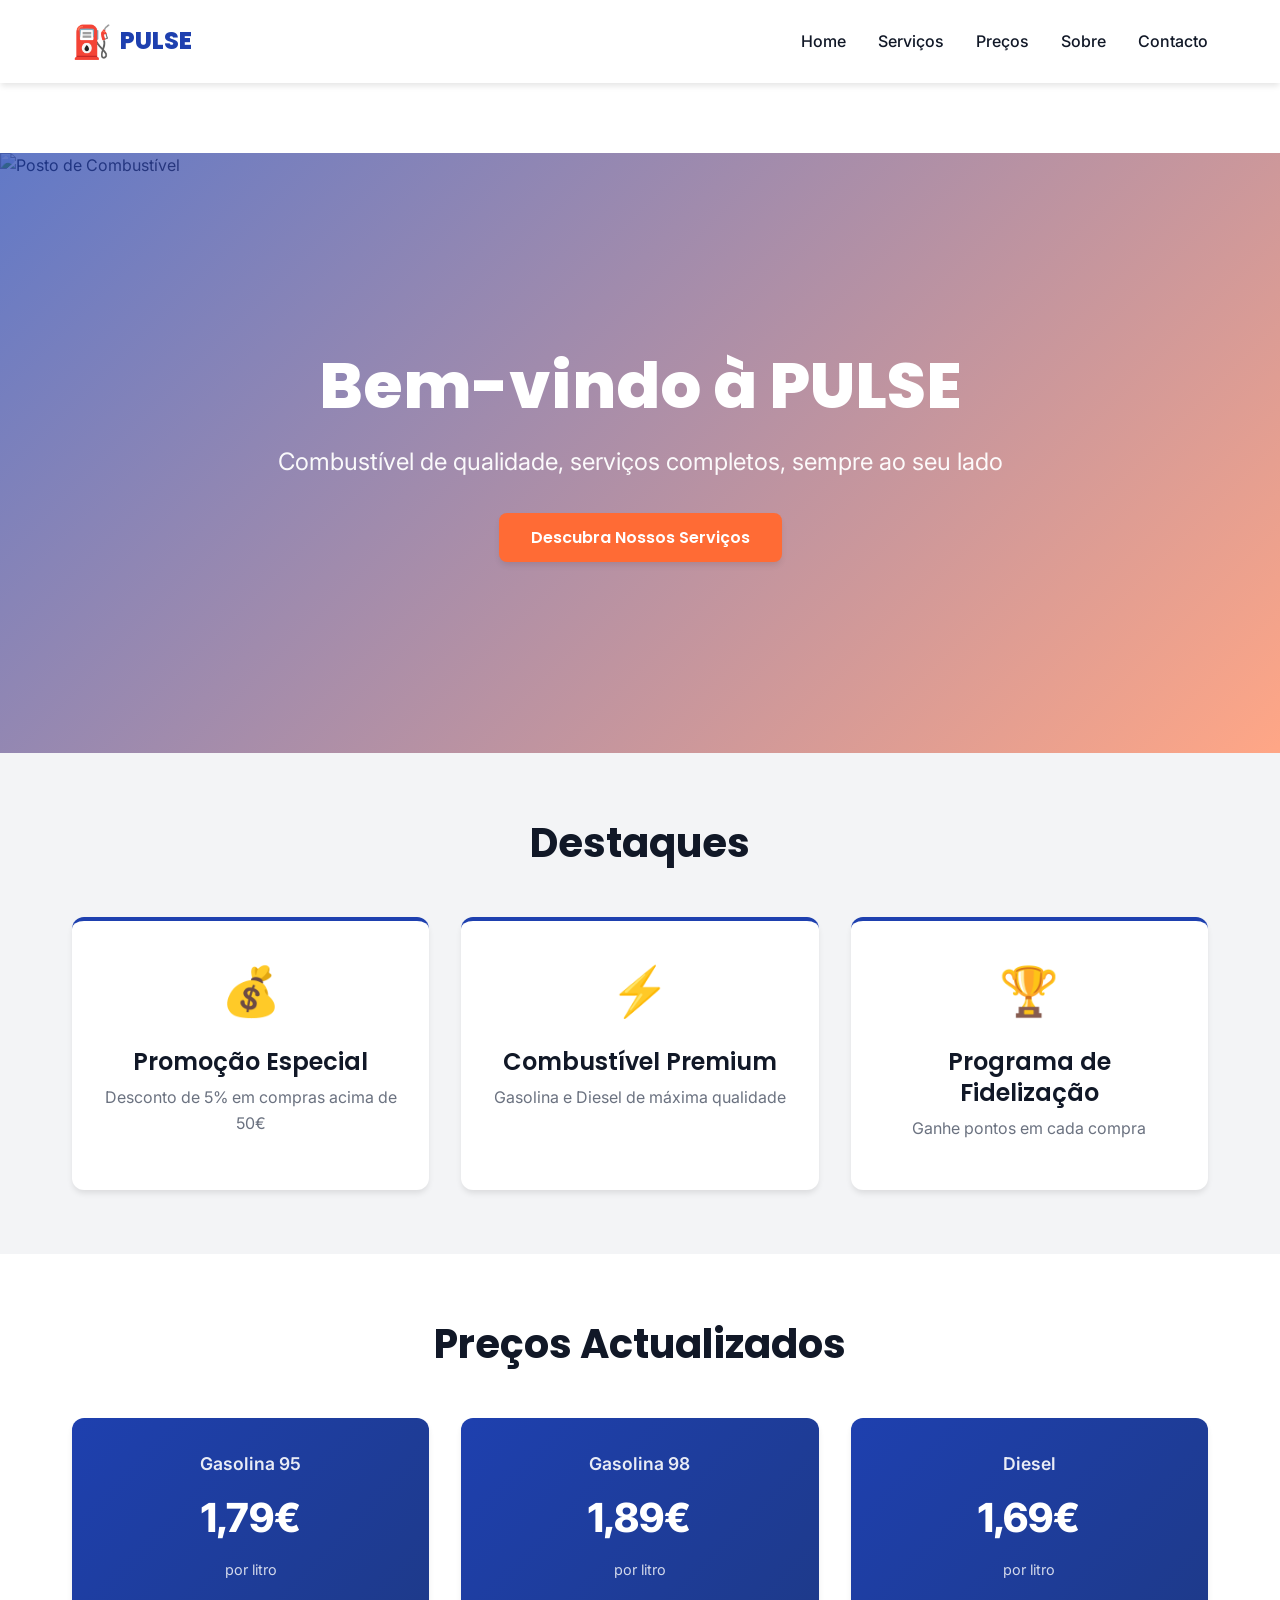
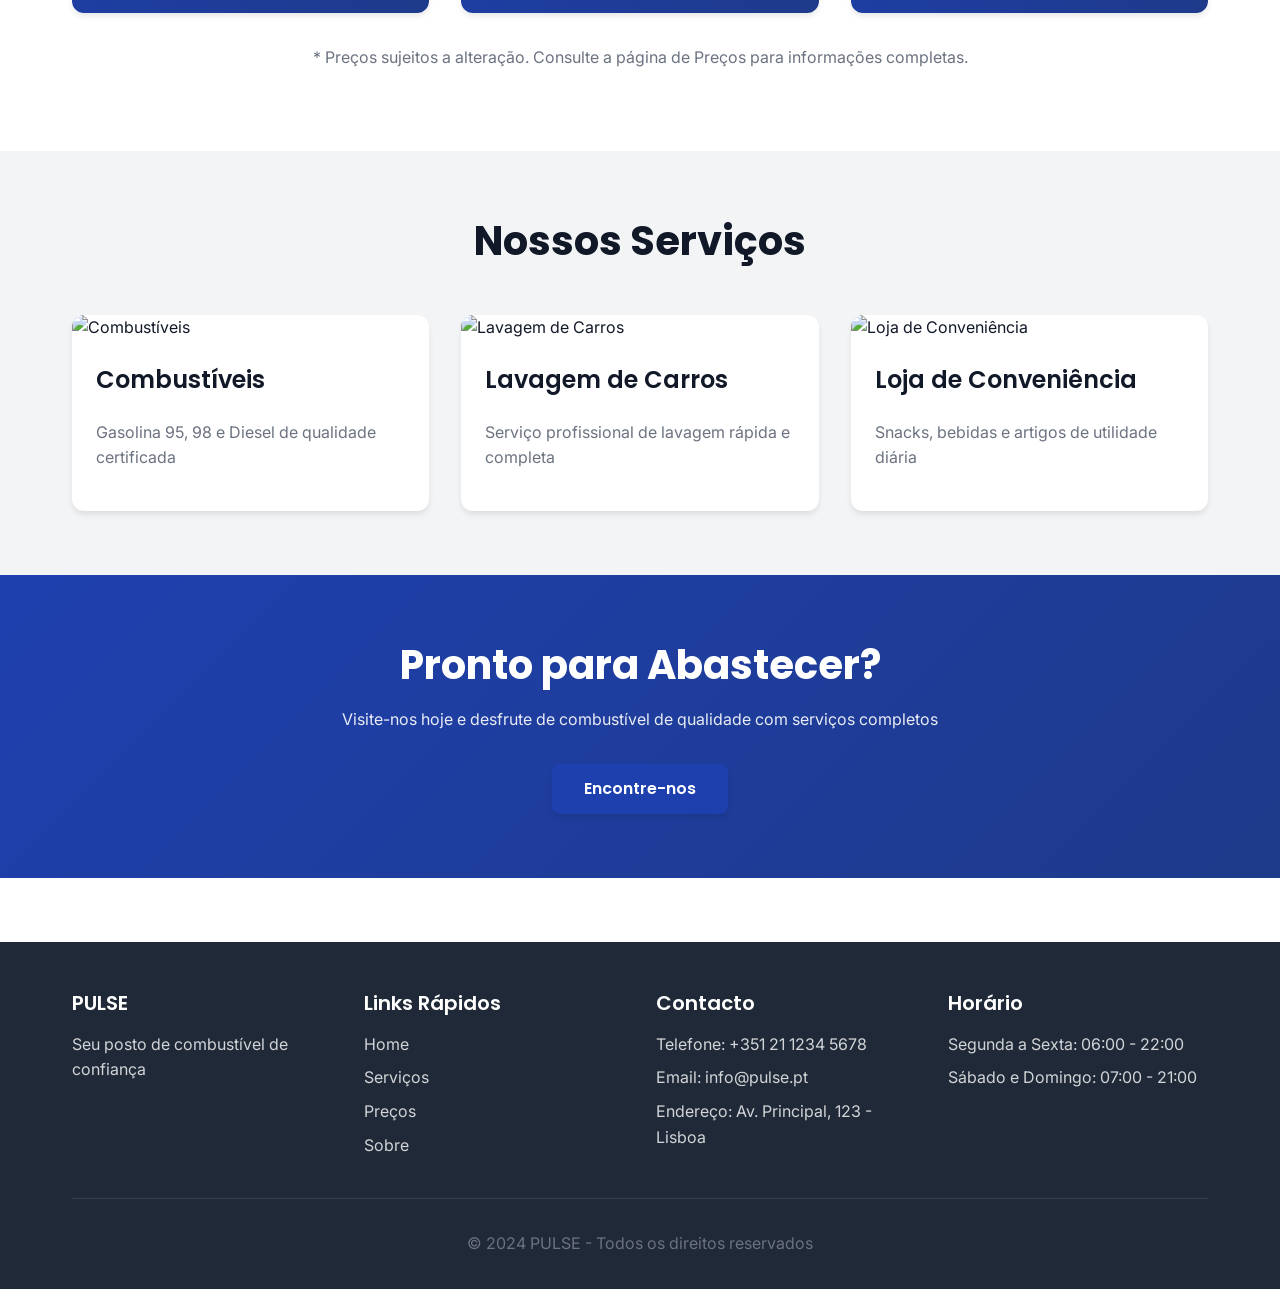
==== index.html @ f7efd742 "Primeira versão do site PULSE com preços em MT" ====
<!DOCTYPE html>
<html lang="pt-PT">
<head>
    <meta charset="UTF-8">
    <meta name="viewport" content="width=device-width, initial-scale=1.0">
    <title>PULSE - Posto de Combustível Moderno</title>
    <link rel="stylesheet" href="styles.css">
    <link href="https://fonts.googleapis.com/css2?family=Poppins:wght@400;500;600;700;800&family=Inter:wght@400;500;600&display=swap" rel="stylesheet">
</head>
<body>
    <!-- Navigation -->
    <nav class="navbar">
        <div class="nav-container">
            <div class="logo">
                <span class="logo-icon">⛽</span>
                <span class="logo-text">PULSE</span>
            </div>
            <ul class="nav-menu">
                <li><a href="index.html" class="nav-link active">Home</a></li>
                <li><a href="servicos.html" class="nav-link">Serviços</a></li>
                <li><a href="precos.html" class="nav-link">Preços</a></li>
                <li><a href="sobre.html" class="nav-link">Sobre</a></li>
                <li><a href="contacto.html" class="nav-link">Contacto</a></li>
            </ul>
            <button class="hamburger">
                <span></span>
                <span></span>
                <span></span>
            </button>
        </div>
    </nav>

    <!-- Hero Section -->
    <section class="hero">
        <img src="https://d2xsxph8kpxj0f.cloudfront.net/310519663450812468/4v5hLkKdoNyJtTHkhRcU2o/hero-gas-station-96JvnE4vUGpmx63NwBhV7b.webp" alt="Posto de Combustível" class="hero-image">
        <div class="hero-overlay"></div>
        <div class="hero-content">
            <h1 class="hero-title">Bem-vindo à PULSE</h1>
            <p class="hero-subtitle">Combustível de qualidade, serviços completos, sempre ao seu lado</p>
            <button class="cta-button">Descubra Nossos Serviços</button>
        </div>
    </section>

    <!-- Highlights Section -->
    <section class="highlights">
        <div class="container">
            <h2 class="section-title">Destaques</h2>
            <div class="highlights-grid">
                <div class="highlight-card">
                    <div class="highlight-icon">💰</div>
                    <h3>Promoção Especial</h3>
                    <p>Desconto de 5% em compras acima de 50€</p>
                </div>
                <div class="highlight-card">
                    <div class="highlight-icon">⚡</div>
                    <h3>Combustível Premium</h3>
                    <p>Gasolina e Diesel de máxima qualidade</p>
                </div>
                <div class="highlight-card">
                    <div class="highlight-icon">🏆</div>
                    <h3>Programa de Fidelização</h3>
                    <p>Ganhe pontos em cada compra</p>
                </div>
            </div>
        </div>
    </section>

    <!-- Current Prices Section -->
    <section class="prices-preview">
        <div class="container">
            <h2 class="section-title">Preços Actualizados</h2>
            <div class="prices-grid">
                <div class="price-card">
                    <div class="fuel-type">Gasolina 95</div>
                    <div class="fuel-price">1,79€</div>
                    <div class="fuel-per-liter">por litro</div>
                </div>
                <div class="price-card">
                    <div class="fuel-type">Gasolina 98</div>
                    <div class="fuel-price">1,89€</div>
                    <div class="fuel-per-liter">por litro</div>
                </div>
                <div class="price-card">
                    <div class="fuel-type">Diesel</div>
                    <div class="fuel-price">1,69€</div>
                    <div class="fuel-per-liter">por litro</div>
                </div>
            </div>
            <div class="prices-note">
                <p>* Preços sujeitos a alteração. Consulte a página de Preços para informações completas.</p>
            </div>
        </div>
    </section>

    <!-- Services Preview Section -->
    <section class="services-preview">
        <div class="container">
            <h2 class="section-title">Nossos Serviços</h2>
            <div class="services-grid">
                <div class="service-item">
                    <img src="https://d2xsxph8kpxj0f.cloudfront.net/310519663450812468/4v5hLkKdoNyJtTHkhRcU2o/fuel-pumps-BT22jxpPWTM4wGAZ43gmZ6.webp" alt="Combustíveis">
                    <h3>Combustíveis</h3>
                    <p>Gasolina 95, 98 e Diesel de qualidade certificada</p>
                </div>
                <div class="service-item">
                    <img src="https://d2xsxph8kpxj0f.cloudfront.net/310519663450812468/4v5hLkKdoNyJtTHkhRcU2o/car-wash-service-daZhdjBkEnPbVWc5xBwmpa.webp" alt="Lavagem de Carros">
                    <h3>Lavagem de Carros</h3>
                    <p>Serviço profissional de lavagem rápida e completa</p>
                </div>
                <div class="service-item">
                    <img src="https://d2xsxph8kpxj0f.cloudfront.net/310519663450812468/4v5hLkKdoNyJtTHkhRcU2o/convenience-store-3r3w93dSApd4DndjeBWJa9.webp" alt="Loja de Conveniência">
                    <h3>Loja de Conveniência</h3>
                    <p>Snacks, bebidas e artigos de utilidade diária</p>
                </div>
            </div>
        </div>
    </section>

    <!-- CTA Section -->
    <section class="cta-section">
        <div class="container">
            <h2>Pronto para Abastecer?</h2>
            <p>Visite-nos hoje e desfrute de combustível de qualidade com serviços completos</p>
            <a href="contacto.html" class="cta-button-secondary">Encontre-nos</a>
        </div>
    </section>

    <!-- Footer -->
    <footer class="footer">
        <div class="container">
            <div class="footer-content">
                <div class="footer-section">
                    <h4>PULSE</h4>
                    <p>Seu posto de combustível de confiança</p>
                </div>
                <div class="footer-section">
                    <h4>Links Rápidos</h4>
                    <ul>
                        <li><a href="index.html">Home</a></li>
                        <li><a href="servicos.html">Serviços</a></li>
                        <li><a href="precos.html">Preços</a></li>
                        <li><a href="sobre.html">Sobre</a></li>
                    </ul>
                </div>
                <div class="footer-section">
                    <h4>Contacto</h4>
                    <p>Telefone: +351 21 1234 5678</p>
                    <p>Email: info@pulse.pt</p>
                    <p>Endereço: Av. Principal, 123 - Lisboa</p>
                </div>
                <div class="footer-section">
                    <h4>Horário</h4>
                    <p>Segunda a Sexta: 06:00 - 22:00</p>
                    <p>Sábado e Domingo: 07:00 - 21:00</p>
                </div>
            </div>
            <div class="footer-bottom">
                <p>&copy; 2024 PULSE - Todos os direitos reservados</p>
            </div>
        </div>
    </footer>

    <script src="script.js"></script>
</body>
</html>
---- styles.css ----
/* ==========================================
   DESIGN PHILOSOPHY: Minimalismo Corporativo Moderno
   - Linhas limpas e espaço em branco generoso
   - Paleta: Azul profundo (#1E40AF) + Laranja vibrante (#FF6B35)
   - Tipografia: Poppins (títulos) + Inter (corpo)
   - Transições suaves e hover effects elegantes
   ========================================== */

/* ==========================================
   RESET E VARIÁVEIS GLOBAIS
   ========================================== */

* {
    margin: 0;
    padding: 0;
    box-sizing: border-box;
}

:root {
    --primary-blue: #1E40AF;
    --primary-orange: #FF6B35;
    --dark-gray: #1F2937;
    --light-gray: #F3F4F6;
    --white: #FFFFFF;
    --text-dark: #111827;
    --text-light: #6B7280;
    --border-color: #E5E7EB;
    --shadow-sm: 0 1px 2px 0 rgba(0, 0, 0, 0.05);
    --shadow-md: 0 4px 6px -1px rgba(0, 0, 0, 0.1);
    --shadow-lg: 0 10px 15px -3px rgba(0, 0, 0, 0.1);
    --transition: all 0.3s ease;
}

html {
    scroll-behavior: smooth;
}

body {
    font-family: 'Inter', sans-serif;
    color: var(--text-dark);
    background-color: var(--white);
    line-height: 1.6;
}

/* ==========================================
   TIPOGRAFIA
   ========================================== */

h1, h2, h3, h4, h5, h6 {
    font-family: 'Poppins', sans-serif;
    font-weight: 700;
    line-height: 1.3;
    margin-bottom: 1rem;
}

h1 {
    font-size: 3.5rem;
    font-weight: 800;
}

h2 {
    font-size: 2.5rem;
    font-weight: 700;
}

h3 {
    font-size: 1.5rem;
    font-weight: 600;
}

h4 {
    font-size: 1.25rem;
    font-weight: 600;
}

p {
    color: var(--text-light);
    margin-bottom: 1rem;
    font-size: 1rem;
}

a {
    color: var(--primary-blue);
    text-decoration: none;
    transition: var(--transition);
}

a:hover {
    color: var(--primary-orange);
}

/* ==========================================
   CONTAINER E LAYOUT
   ========================================== */

.container {
    max-width: 1200px;
    margin: 0 auto;
    padding: 0 2rem;
}

@media (max-width: 768px) {
    .container {
        padding: 0 1rem;
    }
}

/* ==========================================
   NAVEGAÇÃO
   ========================================== */

.navbar {
    background-color: var(--white);
    box-shadow: var(--shadow-md);
    position: sticky;
    top: 0;
    z-index: 1000;
    transition: var(--transition);
}

.nav-container {
    max-width: 1200px;
    margin: 0 auto;
    padding: 1rem 2rem;
    display: flex;
    justify-content: space-between;
    align-items: center;
}

.logo {
    display: flex;
    align-items: center;
    gap: 0.5rem;
    font-size: 1.5rem;
    font-weight: 800;
    color: var(--primary-blue);
    font-family: 'Poppins', sans-serif;
}

.logo-icon {
    font-size: 2rem;
}

.logo-text {
    font-size: 1.5rem;
}

.nav-menu {
    display: flex;
    list-style: none;
    gap: 2rem;
    align-items: center;
}

.nav-link {
    color: var(--text-dark);
    font-weight: 500;
    transition: var(--transition);
    position: relative;
}

.nav-link:hover,
.nav-link.active {
    color: var(--primary-blue);
}

.nav-link.active::after {
    content: '';
    position: absolute;
    bottom: -5px;
    left: 0;
    right: 0;
    height: 2px;
    background-color: var(--primary-orange);
}

.hamburger {
    display: none;
    flex-direction: column;
    background: none;
    border: none;
    cursor: pointer;
    gap: 0.4rem;
}

.hamburger span {
    width: 25px;
    height: 3px;
    background-color: var(--text-dark);
    border-radius: 2px;
    transition: var(--transition);
}

@media (max-width: 768px) {
    .nav-menu {
        display: none;
    }

    .hamburger {
        display: flex;
    }

    .nav-menu.active {
        display: flex;
        flex-direction: column;
        position: absolute;
        top: 70px;
        left: 0;
        right: 0;
        background-color: var(--white);
        padding: 2rem;
        gap: 1rem;
        box-shadow: var(--shadow-lg);
    }
}

/* ==========================================
   HERO SECTION
   ========================================== */

.hero {
    position: relative;
    height: 600px;
    display: flex;
    align-items: center;
    justify-content: center;
    overflow: hidden;
    margin-top: 70px;
}

.hero-image {
    position: absolute;
    top: 0;
    left: 0;
    width: 100%;
    height: 100%;
    object-fit: cover;
}

.hero-overlay {
    position: absolute;
    top: 0;
    left: 0;
    width: 100%;
    height: 100%;
    background: linear-gradient(135deg, rgba(30, 64, 175, 0.7) 0%, rgba(255, 107, 53, 0.6) 100%);
}

.hero-content {
    position: relative;
    z-index: 10;
    text-align: center;
    color: var(--white);
    animation: fadeInUp 0.8s ease;
}

.hero-title {
    font-size: 4rem;
    font-weight: 800;
    margin-bottom: 1rem;
    color: var(--white);
}

.hero-subtitle {
    font-size: 1.5rem;
    margin-bottom: 2rem;
    color: rgba(255, 255, 255, 0.95);
}

@keyframes fadeInUp {
    from {
        opacity: 0;
        transform: translateY(30px);
    }
    to {
        opacity: 1;
        transform: translateY(0);
    }
}

@media (max-width: 768px) {
    .hero {
        height: 400px;
        margin-top: 60px;
    }

    .hero-title {
        font-size: 2.5rem;
    }

    .hero-subtitle {
        font-size: 1.1rem;
    }
}

/* ==========================================
   BOTÕES
   ========================================== */

.cta-button,
.cta-button-secondary {
    padding: 0.75rem 2rem;
    font-size: 1rem;
    font-weight: 600;
    border: none;
    border-radius: 8px;
    cursor: pointer;
    transition: var(--transition);
    font-family: 'Poppins', sans-serif;
    display: inline-block;
    text-align: center;
}

.cta-button {
    background-color: var(--primary-orange);
    color: var(--white);
    box-shadow: var(--shadow-md);
}

.cta-button:hover {
    background-color: #E85A2C;
    transform: translateY(-2px);
    box-shadow: var(--shadow-lg);
}

.cta-button-secondary {
    background-color: var(--primary-blue);
    color: var(--white);
    box-shadow: var(--shadow-md);
}

.cta-button-secondary:hover {
    background-color: #1E3A8A;
    transform: translateY(-2px);
    box-shadow: var(--shadow-lg);
}

/* ==========================================
   SEÇÃO DE DESTAQUES
   ========================================== */

.highlights {
    padding: 4rem 0;
    background-color: var(--light-gray);
}

.section-title {
    text-align: center;
    margin-bottom: 3rem;
    color: var(--text-dark);
}

.highlights-grid {
    display: grid;
    grid-template-columns: repeat(auto-fit, minmax(300px, 1fr));
    gap: 2rem;
}

.highlight-card {
    background-color: var(--white);
    padding: 2rem;
    border-radius: 12px;
    box-shadow: var(--shadow-md);
    text-align: center;
    transition: var(--transition);
    border-top: 4px solid var(--primary-blue);
}

.highlight-card:hover {
    transform: translateY(-5px);
    box-shadow: var(--shadow-lg);
}

.highlight-icon {
    font-size: 3rem;
    margin-bottom: 1rem;
}

.highlight-card h3 {
    color: var(--text-dark);
    margin-bottom: 0.5rem;
}

.highlight-card p {
    color: var(--text-light);
}

/* ==========================================
   SEÇÃO DE PREÇOS PREVIEW
   ========================================== */

.prices-preview {
    padding: 4rem 0;
    background-color: var(--white);
}

.prices-grid {
    display: grid;
    grid-template-columns: repeat(auto-fit, minmax(250px, 1fr));
    gap: 2rem;
    margin-bottom: 2rem;
}

.price-card {
    background: linear-gradient(135deg, var(--primary-blue) 0%, #1E3A8A 100%);
    color: var(--white);
    padding: 2rem;
    border-radius: 12px;
    text-align: center;
    box-shadow: var(--shadow-md);
    transition: var(--transition);
}

.price-card:hover {
    transform: scale(1.05);
    box-shadow: var(--shadow-lg);
}

.fuel-type {
    font-size: 1.1rem;
    font-weight: 600;
    margin-bottom: 0.5rem;
    opacity: 0.9;
}

.fuel-price {
    font-size: 2.5rem;
    font-weight: 800;
    margin-bottom: 0.5rem;
}

.fuel-per-liter {
    font-size: 0.9rem;
    opacity: 0.8;
}

.prices-note {
    text-align: center;
    color: var(--text-light);
    font-size: 0.9rem;
}

/* ==========================================
   SEÇÃO DE SERVIÇOS PREVIEW
   ========================================== */

.services-preview {
    padding: 4rem 0;
    background-color: var(--light-gray);
}

.services-grid {
    display: grid;
    grid-template-columns: repeat(auto-fit, minmax(300px, 1fr));
    gap: 2rem;
}

.service-item {
    background-color: var(--white);
    border-radius: 12px;
    overflow: hidden;
    box-shadow: var(--shadow-md);
    transition: var(--transition);
}

.service-item:hover {
    transform: translateY(-10px);
    box-shadow: var(--shadow-lg);
}

.service-item img {
    width: 100%;
    height: 200px;
    object-fit: cover;
    transition: var(--transition);
}

.service-item:hover img {
    transform: scale(1.05);
}

.service-item h3 {
    padding: 1.5rem 1.5rem 0.5rem;
    color: var(--text-dark);
}

.service-item p {
    padding: 0 1.5rem 1.5rem;
    color: var(--text-light);
}

/* ==========================================
   SEÇÃO CTA
   ========================================== */

.cta-section {
    padding: 4rem 0;
    background: linear-gradient(135deg, var(--primary-blue) 0%, #1E3A8A 100%);
    color: var(--white);
    text-align: center;
}

.cta-section h2 {
    color: var(--white);
    margin-bottom: 1rem;
}

.cta-section p {
    color: rgba(255, 255, 255, 0.9);
    margin-bottom: 2rem;
}

/* ==========================================
   PÁGINA HEADER
   ========================================== */

.page-header {
    background: linear-gradient(135deg, var(--primary-blue) 0%, #1E3A8A 100%);
    color: var(--white);
    padding: 4rem 0;
    text-align: center;
    margin-top: 70px;
}

.page-header h1 {
    color: var(--white);
    margin-bottom: 0.5rem;
}

.page-header p {
    color: rgba(255, 255, 255, 0.9);
    font-size: 1.2rem;
}

/* ==========================================
   SEÇÃO DE SERVIÇOS COMPLETOS
   ========================================== */

.services-full {
    padding: 4rem 0;
}

.service-detail {
    display: grid;
    grid-template-columns: 1fr 1fr;
    gap: 3rem;
    align-items: center;
    margin-bottom: 4rem;
}

.service-detail.reverse {
    grid-template-columns: 1fr 1fr;
    direction: rtl;
}

.service-detail.reverse > * {
    direction: ltr;
}

.service-detail-content h2 {
    color: var(--text-dark);
    margin-bottom: 1rem;
}

.service-image {
    width: 100%;
    border-radius: 12px;
    box-shadow: var(--shadow-lg);
    transition: var(--transition);
}

.service-image:hover {
    transform: scale(1.02);
}

.service-features {
    display: flex;
    flex-direction: column;
    gap: 1.5rem;
    margin-top: 2rem;
}

.feature {
    display: flex;
    gap: 1rem;
}

.feature-icon {
    color: var(--primary-orange);
    font-size: 1.5rem;
    font-weight: bold;
    flex-shrink: 0;
}

.feature h4 {
    color: var(--text-dark);
    margin-bottom: 0.25rem;
}

.feature p {
    color: var(--text-light);
    margin: 0;
}

@media (max-width: 768px) {
    .service-detail,
    .service-detail.reverse {
        grid-template-columns: 1fr;
        direction: ltr;
        gap: 2rem;
    }

    .service-detail.reverse > * {
        direction: ltr;
    }
}

/* ==========================================
   SERVIÇOS ADICIONAIS
   ========================================== */

.additional-services {
    margin-top: 4rem;
    padding-top: 4rem;
    border-top: 2px solid var(--border-color);
}

.additional-services h2 {
    text-align: center;
    margin-bottom: 3rem;
}

.services-grid-additional {
    display: grid;
    grid-template-columns: repeat(auto-fit, minmax(250px, 1fr));
    gap: 2rem;
}

.additional-service-card {
    background-color: var(--light-gray);
    padding: 2rem;
    border-radius: 12px;
    text-align: center;
    transition: var(--transition);
    border: 2px solid transparent;
}

.additional-service-card:hover {
    border-color: var(--primary-orange);
    transform: translateY(-5px);
}

.service-card-icon {
    font-size: 2.5rem;
    margin-bottom: 1rem;
}

.additional-service-card h3 {
    color: var(--text-dark);
    margin-bottom: 0.5rem;
}

.additional-service-card p {
    color: var(--text-light);
}

/* ==========================================
   SEÇÃO DE PREÇOS COMPLETA
   ========================================== */

.prices-section {
    padding: 4rem 0;
}

.price-category {
    margin-bottom: 4rem;
}

.price-category h2 {
    color: var(--text-dark);
    margin-bottom: 2rem;
    padding-bottom: 1rem;
    border-bottom: 2px solid var(--primary-orange);
}

.price-table {
    background-color: var(--white);
    border-radius: 12px;
    overflow: hidden;
    box-shadow: var(--shadow-md);
}

.price-table-header {
    display: grid;
    grid-template-columns: repeat(3, 1fr);
    background-color: var(--primary-blue);
    color: var(--white);
    font-weight: 600;
    padding: 1.5rem;
}

.price-table-row {
    display: grid;
    grid-template-columns: repeat(3, 1fr);
    padding: 1.5rem;
    border-bottom: 1px solid var(--border-color);
    transition: var(--transition);
}

.price-table-row:hover {
    background-color: var(--light-gray);
}

.price-table-row:last-child {
    border-bottom: none;
}

.price-table-cell {
    display: flex;
    align-items: center;
    color: var(--text-dark);
}

.price-highlight {
    color: var(--primary-orange);
    font-weight: 700;
    font-size: 1.1rem;
}

@media (max-width: 768px) {
    .price-table-header,
    .price-table-row {
        grid-template-columns: 1fr;
        gap: 1rem;
    }

    .price-table-header {
        display: none;
    }

    .price-table-row {
        display: flex;
        flex-direction: column;
        padding: 1rem;
    }

    .price-table-cell::before {
        content: attr(data-label);
        font-weight: 600;
        color: var(--primary-blue);
        margin-right: 0.5rem;
    }
}

/* ==========================================
   PROMOÇÕES
   ========================================== */

.promotions-grid {
    display: grid;
    grid-template-columns: repeat(auto-fit, minmax(280px, 1fr));
    gap: 2rem;
}

.promotion-card {
    background: linear-gradient(135deg, var(--primary-blue) 0%, #1E3A8A 100%);
    color: var(--white);
    padding: 2rem;
    border-radius: 12px;
    position: relative;
    overflow: hidden;
    transition: var(--transition);
}

.promotion-card:hover {
    transform: translateY(-5px);
    box-shadow: var(--shadow-lg);
}

.promotion-badge {
    position: absolute;
    top: 1rem;
    right: -2rem;
    background-color: var(--primary-orange);
    color: var(--white);
    padding: 0.5rem 2rem;
    font-weight: 700;
    font-size: 0.8rem;
    transform: rotate(45deg);
    width: 200px;
    text-align: center;
}

.promotion-card h3 {
    color: var(--white);
    margin-bottom: 0.5rem;
    margin-top: 1rem;
}

.promotion-card p {
    color: rgba(255, 255, 255, 0.9);
    margin-bottom: 1rem;
}

.promotion-details {
    display: flex;
    align-items: center;
    gap: 0.5rem;
    font-size: 0.9rem;
}

.valid-until {
    color: rgba(255, 255, 255, 0.8);
}

/* ==========================================
   INFORMAÇÕES DE PREÇOS
   ========================================== */

.price-info {
    margin-top: 4rem;
    padding-top: 4rem;
    border-top: 2px solid var(--border-color);
}

.price-info h2 {
    text-align: center;
    margin-bottom: 3rem;
}

.info-cards {
    display: grid;
    grid-template-columns: repeat(auto-fit, minmax(300px, 1fr));
    gap: 2rem;
}

.info-card {
    background-color: var(--light-gray);
    padding: 2rem;
    border-radius: 12px;
    border-left: 4px solid var(--primary-orange);
}

.info-card h3 {
    color: var(--text-dark);
    margin-bottom: 0.5rem;
}

.info-card p {
    color: var(--text-light);
}

/* ==========================================
   SEÇÃO SOBRE
   ========================================== */

.about-section {
    padding: 4rem 0;
}

.about-content {
    margin-bottom: 4rem;
}

.about-content h2 {
    color: var(--text-dark);
    margin-bottom: 1.5rem;
}

.about-content p {
    font-size: 1.1rem;
    line-height: 1.8;
    color: var(--text-light);
    margin-bottom: 1.5rem;
}

.mission-vision-grid {
    display: grid;
    grid-template-columns: repeat(auto-fit, minmax(300px, 1fr));
    gap: 2rem;
    margin-bottom: 4rem;
}

.mission-card {
    background-color: var(--light-gray);
    padding: 2rem;
    border-radius: 12px;
    text-align: center;
    transition: var(--transition);
    border-top: 4px solid var(--primary-blue);
}

.mission-card:hover {
    transform: translateY(-5px);
    box-shadow: var(--shadow-lg);
}

.mission-icon {
    font-size: 2.5rem;
    margin-bottom: 1rem;
}

.mission-card h3 {
    color: var(--text-dark);
    margin-bottom: 1rem;
}

.mission-card p {
    color: var(--text-light);
}

/* ==========================================
   ESTATÍSTICAS
   ========================================== */

.stats-section {
    margin-bottom: 4rem;
}

.stats-section h2 {
    text-align: center;
    margin-bottom: 3rem;
}

.stats-grid {
    display: grid;
    grid-template-columns: repeat(auto-fit, minmax(200px, 1fr));
    gap: 2rem;
}

.stat-card {
    background: linear-gradient(135deg, var(--primary-blue) 0%, #1E3A8A 100%);
    color: var(--white);
    padding: 2rem;
    border-radius: 12px;
    text-align: center;
    box-shadow: var(--shadow-md);
    transition: var(--transition);
}

.stat-card:hover {
    transform: scale(1.05);
}

.stat-number {
    font-size: 2.5rem;
    font-weight: 800;
    margin-bottom: 0.5rem;
    font-family: 'Poppins', sans-serif;
}

.stat-label {
    font-size: 1rem;
    opacity: 0.9;
}

/* ==========================================
   SUSTENTABILIDADE
   ========================================== */

.sustainability-section {
    margin-bottom: 4rem;
    padding: 3rem;
    background-color: var(--light-gray);
    border-radius: 12px;
}

.sustainability-section h2 {
    color: var(--text-dark);
    margin-bottom: 1rem;
}

.sustainability-section > p {
    margin-bottom: 2rem;
}

.sustainability-items {
    display: grid;
    grid-template-columns: repeat(auto-fit, minmax(250px, 1fr));
    gap: 2rem;
}

.sustainability-item {
    background-color: var(--white);
    padding: 2rem;
    border-radius: 12px;
    text-align: center;
    transition: var(--transition);
}

.sustainability-item:hover {
    box-shadow: var(--shadow-md);
}

.sustainability-icon {
    font-size: 2rem;
    margin-bottom: 1rem;
}

.sustainability-item h4 {
    color: var(--text-dark);
    margin-bottom: 0.5rem;
}

.sustainability-item p {
    color: var(--text-light);
}

/* ==========================================
   EQUIPA
   ========================================== */

.team-section {
    margin-bottom: 4rem;
    padding: 3rem;
    background: linear-gradient(135deg, var(--primary-blue) 0%, #1E3A8A 100%);
    border-radius: 12px;
    color: var(--white);
    text-align: center;
}

.team-section h2 {
    color: var(--white);
    margin-bottom: 1rem;
}

.team-section > p {
    color: rgba(255, 255, 255, 0.9);
    margin-bottom: 2rem;
}

.team-stats {
    display: grid;
    grid-template-columns: repeat(auto-fit, minmax(200px, 1fr));
    gap: 2rem;
}

.team-stat {
    display: flex;
    flex-direction: column;
    align-items: center;
}

.team-stat-number {
    font-size: 2rem;
    font-weight: 800;
    margin-bottom: 0.5rem;
    font-family: 'Poppins', sans-serif;
}

.team-stat-label {
    font-size: 0.95rem;
    opacity: 0.9;
}

/* ==========================================
   SEÇÃO DE CONTACTO
   ========================================== */

.contact-section {
    padding: 4rem 0;
}

.contact-grid {
    display: grid;
    grid-template-columns: 1fr 1fr;
    gap: 3rem;
}

.contact-info h2 {
    color: var(--text-dark);
    margin-bottom: 2rem;
}

.contact-item {
    display: flex;
    gap: 1.5rem;
    margin-bottom: 2rem;
}

.contact-icon {
    font-size: 2rem;
    flex-shrink: 0;
}

.contact-details h3 {
    color: var(--text-dark);
    margin-bottom: 0.5rem;
}

.contact-details p {
    color: var(--text-light);
    margin-bottom: 0.25rem;
}

.contact-details a {
    color: var(--primary-blue);
    font-weight: 600;
}

.contact-note {
    font-size: 0.9rem;
    color: var(--text-light);
}

/* ==========================================
   FORMULÁRIO DE CONTACTO
   ========================================== */

.contact-form-wrapper h2 {
    color: var(--text-dark);
    margin-bottom: 2rem;
}

.contact-form {
    display: flex;
    flex-direction: column;
    gap: 1.5rem;
}

.form-group {
    display: flex;
    flex-direction: column;
}

.form-group label {
    color: var(--text-dark);
    font-weight: 600;
    margin-bottom: 0.5rem;
}

.form-group input,
.form-group select,
.form-group textarea {
    padding: 0.75rem;
    border: 1px solid var(--border-color);
    border-radius: 8px;
    font-family: 'Inter', sans-serif;
    font-size: 1rem;
    transition: var(--transition);
}

.form-group input:focus,
.form-group select:focus,
.form-group textarea:focus {
    outline: none;
    border-color: var(--primary-blue);
    box-shadow: 0 0 0 3px rgba(30, 64, 175, 0.1);
}

.form-submit-btn {
    padding: 0.75rem 2rem;
    background-color: var(--primary-orange);
    color: var(--white);
    border: none;
    border-radius: 8px;
    font-weight: 600;
    cursor: pointer;
    transition: var(--transition);
    font-family: 'Poppins', sans-serif;
}

.form-submit-btn:hover {
    background-color: #E85A2C;
    transform: translateY(-2px);
}

@media (max-width: 768px) {
    .contact-grid {
        grid-template-columns: 1fr;
    }
}

/* ==========================================
   MAPA
   ========================================== */

.map-section {
    padding: 4rem 0;
    background-color: var(--light-gray);
}

.map-section h2 {
    text-align: center;
    margin-bottom: 2rem;
}

.map-container {
    border-radius: 12px;
    overflow: hidden;
    box-shadow: var(--shadow-lg);
}

/* ==========================================
   FAQ
   ========================================== */

.faq-section {
    padding: 4rem 0;
}

.faq-section h2 {
    text-align: center;
    margin-bottom: 3rem;
}

.faq-grid {
    display: grid;
    grid-template-columns: repeat(auto-fit, minmax(300px, 1fr));
    gap: 2rem;
}

.faq-item {
    background-color: var(--light-gray);
    padding: 2rem;
    border-radius: 12px;
    border-left: 4px solid var(--primary-blue);
    transition: var(--transition);
}

.faq-item:hover {
    box-shadow: var(--shadow-md);
}

.faq-item h3 {
    color: var(--text-dark);
    margin-bottom: 1rem;
}

.faq-item p {
    color: var(--text-light);
}

/* ==========================================
   FOOTER
   ========================================== */

.footer {
    background-color: var(--dark-gray);
    color: var(--white);
    padding: 3rem 0 1rem;
    margin-top: 4rem;
}

.footer-content {
    display: grid;
    grid-template-columns: repeat(auto-fit, minmax(250px, 1fr));
    gap: 2rem;
    margin-bottom: 2rem;
}

.footer-section h4 {
    color: var(--white);
    margin-bottom: 1rem;
    font-family: 'Poppins', sans-serif;
}

.footer-section p {
    color: rgba(255, 255, 255, 0.8);
    margin-bottom: 0.5rem;
}

.footer-section ul {
    list-style: none;
}

.footer-section ul li {
    margin-bottom: 0.5rem;
}

.footer-section a {
    color: rgba(255, 255, 255, 0.8);
    transition: var(--transition);
}

.footer-section a:hover {
    color: var(--primary-orange);
}

.footer-bottom {
    text-align: center;
    padding-top: 2rem;
    border-top: 1px solid rgba(255, 255, 255, 0.1);
    color: rgba(255, 255, 255, 0.6);
}

/* ==========================================
   RESPONSIVIDADE
   ========================================== */

@media (max-width: 768px) {
    h1 {
        font-size: 2rem;
    }

    h2 {
        font-size: 1.75rem;
    }

    h3 {
        font-size: 1.25rem;
    }

    .highlights-grid,
    .prices-grid,
    .services-grid,
    .stats-grid,
    .sustainability-items,
    .faq-grid {
        grid-template-columns: 1fr;
    }
}

@media (max-width: 480px) {
    .container {
        padding: 0 1rem;
    }

    h1 {
        font-size: 1.75rem;
    }

    h2 {
        font-size: 1.5rem;
    }

    .nav-container {
        padding: 1rem;
    }

    .logo-text {
        font-size: 1.2rem;
    }
}
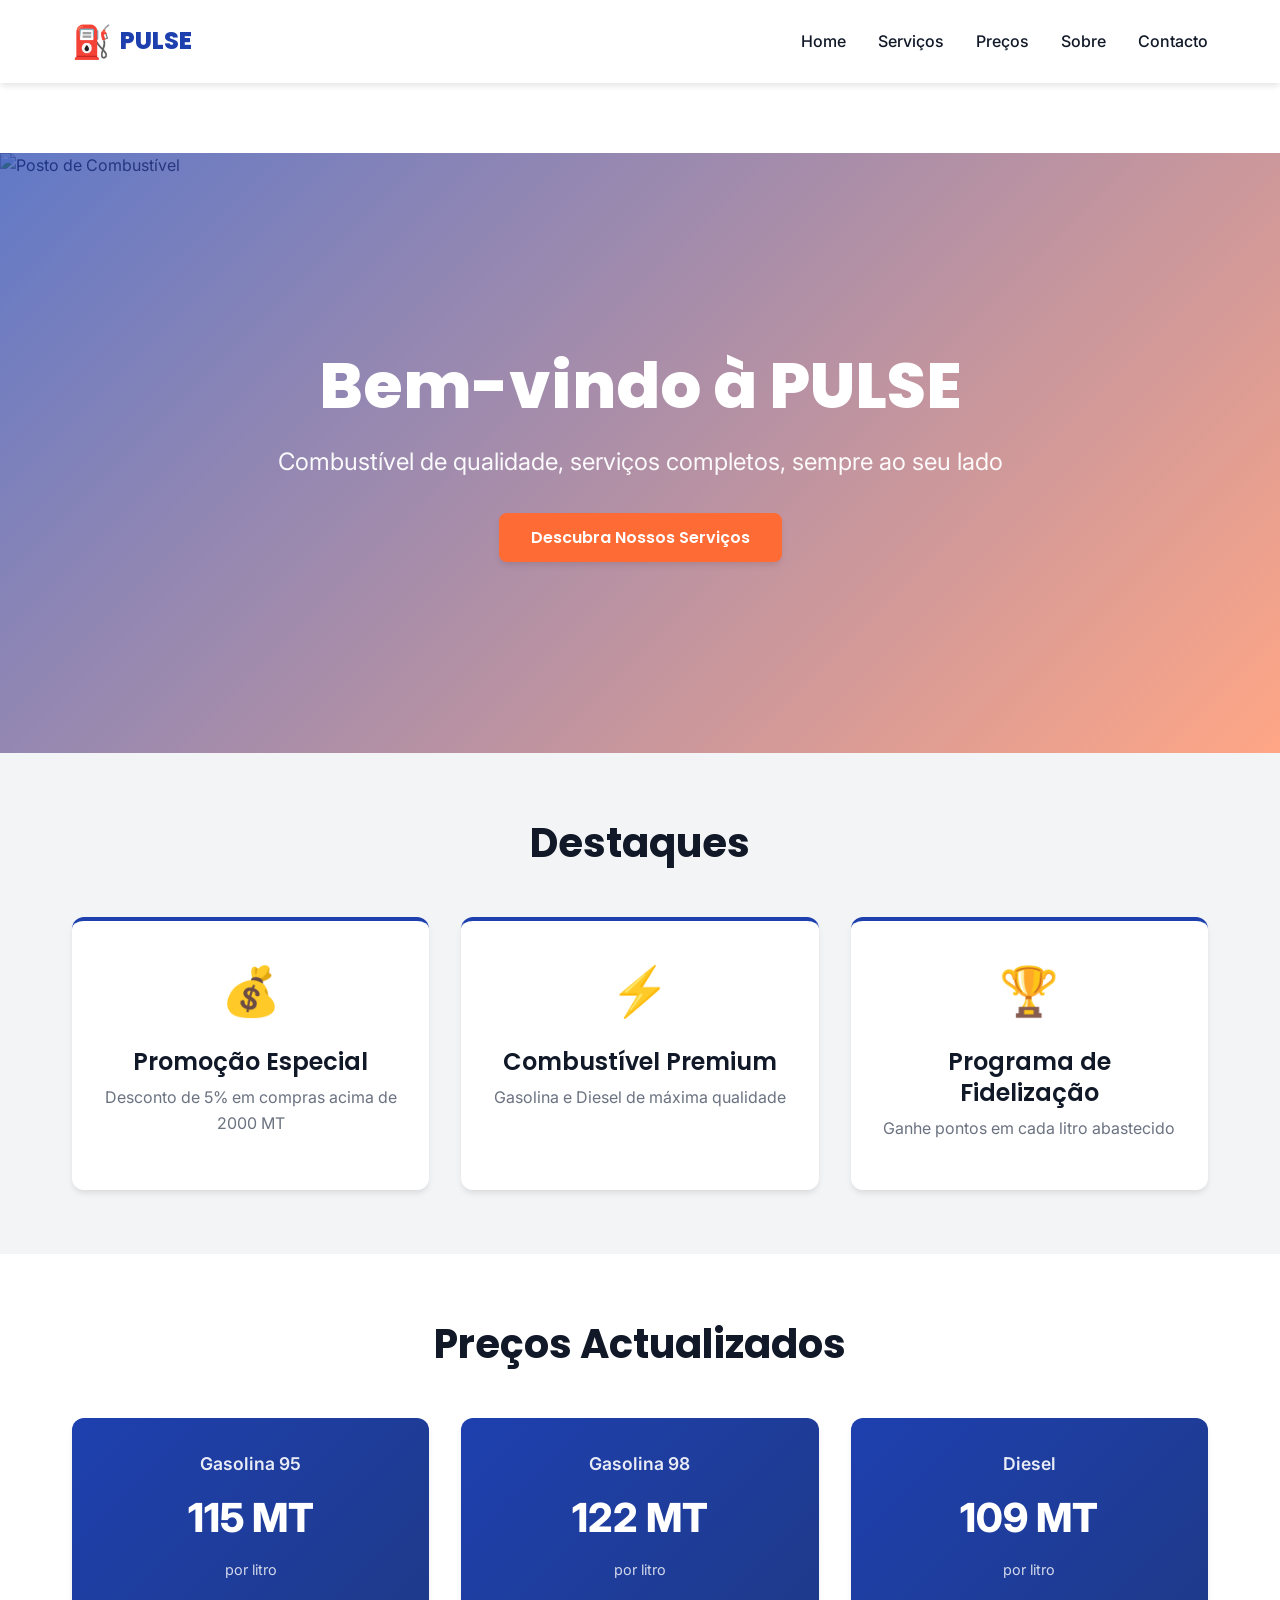
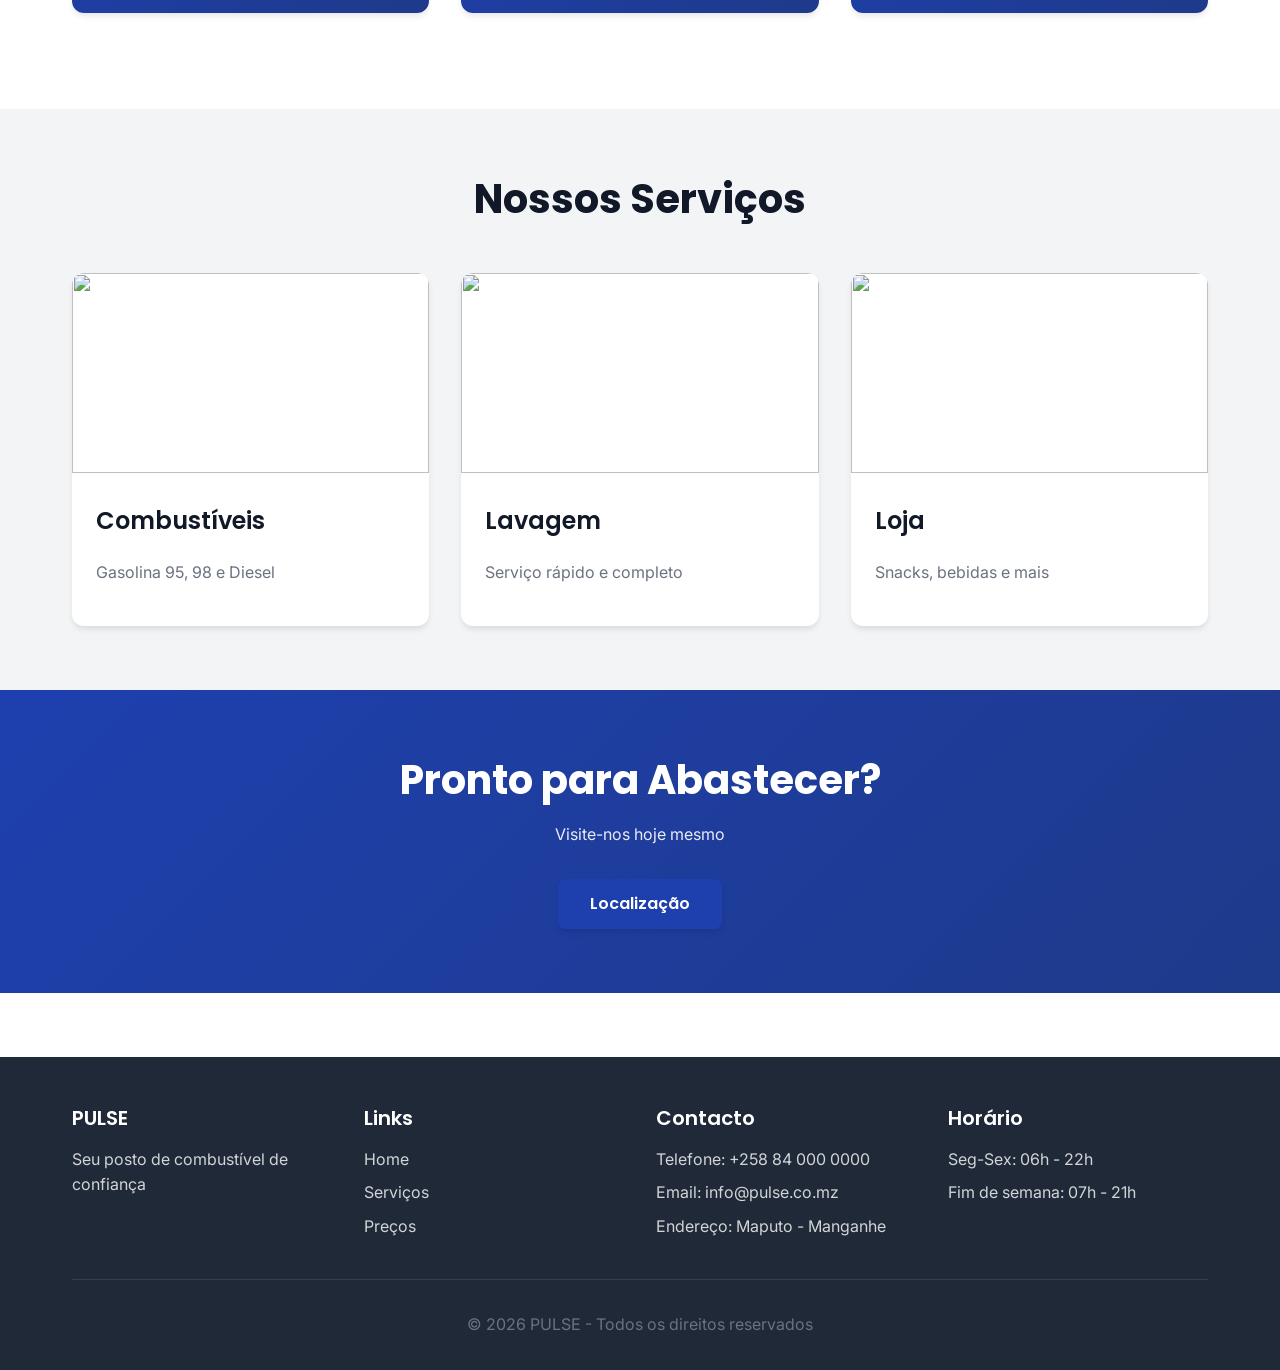
==== commit 347f339d: "index actualizado" ====
--- a/index.html
+++ b/index.html
@@ -8,6 +8,7 @@
     <link href="https://fonts.googleapis.com/css2?family=Poppins:wght@400;500;600;700;800&family=Inter:wght@400;500;600&display=swap" rel="stylesheet">
 </head>
 <body>
+
     <!-- Navigation -->
     <nav class="navbar">
         <div class="nav-container">
@@ -22,11 +23,6 @@
                 <li><a href="sobre.html" class="nav-link">Sobre</a></li>
                 <li><a href="contacto.html" class="nav-link">Contacto</a></li>
             </ul>
-            <button class="hamburger">
-                <span></span>
-                <span></span>
-                <span></span>
-            </button>
         </div>
     </nav>
 
@@ -49,7 +45,7 @@
                 <div class="highlight-card">
                     <div class="highlight-icon">💰</div>
                     <h3>Promoção Especial</h3>
-                    <p>Desconto de 5% em compras acima de 50€</p>
+                    <p>Desconto de 5% em compras acima de 2000 MT</p>
                 </div>
                 <div class="highlight-card">
                     <div class="highlight-icon">⚡</div>
@@ -59,7 +55,7 @@
                 <div class="highlight-card">
                     <div class="highlight-icon">🏆</div>
                     <h3>Programa de Fidelização</h3>
-                    <p>Ganhe pontos em cada compra</p>
+                    <p>Ganhe pontos em cada litro abastecido</p>
                 </div>
             </div>
         </div>
@@ -69,59 +65,65 @@
     <section class="prices-preview">
         <div class="container">
             <h2 class="section-title">Preços Actualizados</h2>
+
             <div class="prices-grid">
                 <div class="price-card">
                     <div class="fuel-type">Gasolina 95</div>
-                    <div class="fuel-price">1,79€</div>
+                    <div class="fuel-price">115 MT</div>
                     <div class="fuel-per-liter">por litro</div>
                 </div>
+
                 <div class="price-card">
                     <div class="fuel-type">Gasolina 98</div>
-                    <div class="fuel-price">1,89€</div>
+                    <div class="fuel-price">122 MT</div>
                     <div class="fuel-per-liter">por litro</div>
                 </div>
+
                 <div class="price-card">
                     <div class="fuel-type">Diesel</div>
-                    <div class="fuel-price">1,69€</div>
+                    <div class="fuel-price">109 MT</div>
                     <div class="fuel-per-liter">por litro</div>
                 </div>
             </div>
+
             <div class="prices-note">
-                <p>* Preços sujeitos a alteração. Consulte a página de Preços para informações completas.</p>
             </div>
         </div>
     </section>
 
-    <!-- Services Preview Section -->
+    <!-- Services Preview -->
     <section class="services-preview">
         <div class="container">
             <h2 class="section-title">Nossos Serviços</h2>
+
             <div class="services-grid">
                 <div class="service-item">
-                    <img src="https://d2xsxph8kpxj0f.cloudfront.net/310519663450812468/4v5hLkKdoNyJtTHkhRcU2o/fuel-pumps-BT22jxpPWTM4wGAZ43gmZ6.webp" alt="Combustíveis">
+                    <img src="https://d2xsxph8kpxj0f.cloudfront.net/310519663450812468/4v5hLkKdoNyJtTHkhRcU2o/fuel-pumps-BT22jxpPWTM4wGAZ43gmZ6.webp">
                     <h3>Combustíveis</h3>
-                    <p>Gasolina 95, 98 e Diesel de qualidade certificada</p>
+                    <p>Gasolina 95, 98 e Diesel</p>
                 </div>
+
                 <div class="service-item">
-                    <img src="https://d2xsxph8kpxj0f.cloudfront.net/310519663450812468/4v5hLkKdoNyJtTHkhRcU2o/car-wash-service-daZhdjBkEnPbVWc5xBwmpa.webp" alt="Lavagem de Carros">
-                    <h3>Lavagem de Carros</h3>
-                    <p>Serviço profissional de lavagem rápida e completa</p>
+                    <img src="https://d2xsxph8kpxj0f.cloudfront.net/310519663450812468/4v5hLkKdoNyJtTHkhRcU2o/car-wash-service-daZhdjBkEnPbVWc5xBwmpa.webp">
+                    <h3>Lavagem</h3>
+                    <p>Serviço rápido e completo</p>
                 </div>
+
                 <div class="service-item">
-                    <img src="https://d2xsxph8kpxj0f.cloudfront.net/310519663450812468/4v5hLkKdoNyJtTHkhRcU2o/convenience-store-3r3w93dSApd4DndjeBWJa9.webp" alt="Loja de Conveniência">
-                    <h3>Loja de Conveniência</h3>
-                    <p>Snacks, bebidas e artigos de utilidade diária</p>
+                    <img src="https://d2xsxph8kpxj0f.cloudfront.net/310519663450812468/4v5hLkKdoNyJtTHkhRcU2o/convenience-store-3r3w93dSApd4DndjeBWJa9.webp">
+                    <h3>Loja</h3>
+                    <p>Snacks, bebidas e mais</p>
                 </div>
             </div>
         </div>
     </section>
 
-    <!-- CTA Section -->
+    <!-- CTA -->
     <section class="cta-section">
         <div class="container">
             <h2>Pronto para Abastecer?</h2>
-            <p>Visite-nos hoje e desfrute de combustível de qualidade com serviços completos</p>
-            <a href="contacto.html" class="cta-button-secondary">Encontre-nos</a>
+            <p>Visite-nos hoje mesmo</p>
+            <a href="contacto.html" class="cta-button-secondary">Localização</a>
         </div>
     </section>
 
@@ -129,37 +131,42 @@
     <footer class="footer">
         <div class="container">
             <div class="footer-content">
+
                 <div class="footer-section">
                     <h4>PULSE</h4>
                     <p>Seu posto de combustível de confiança</p>
                 </div>
+
                 <div class="footer-section">
-                    <h4>Links Rápidos</h4>
+                    <h4>Links</h4>
                     <ul>
                         <li><a href="index.html">Home</a></li>
                         <li><a href="servicos.html">Serviços</a></li>
                         <li><a href="precos.html">Preços</a></li>
-                        <li><a href="sobre.html">Sobre</a></li>
                     </ul>
                 </div>
+
                 <div class="footer-section">
                     <h4>Contacto</h4>
-                    <p>Telefone: +351 21 1234 5678</p>
-                    <p>Email: info@pulse.pt</p>
-                    <p>Endereço: Av. Principal, 123 - Lisboa</p>
+                    <p>Telefone: +258 84 000 0000</p>
+                    <p>Email: info@pulse.co.mz</p>
+                    <p>Endereço: Maputo - Manganhe</p>
                 </div>
+
                 <div class="footer-section">
                     <h4>Horário</h4>
-                    <p>Segunda a Sexta: 06:00 - 22:00</p>
-                    <p>Sábado e Domingo: 07:00 - 21:00</p>
+                    <p>Seg-Sex: 06h - 22h</p>
+                    <p>Fim de semana: 07h - 21h</p>
                 </div>
+
             </div>
+
             <div class="footer-bottom">
-                <p>&copy; 2024 PULSE - Todos os direitos reservados</p>
+                <p>&copy; 2026 PULSE - Todos os direitos reservados</p>
             </div>
         </div>
     </footer>
 
     <script src="script.js"></script>
 </body>
-</html>
+</html>
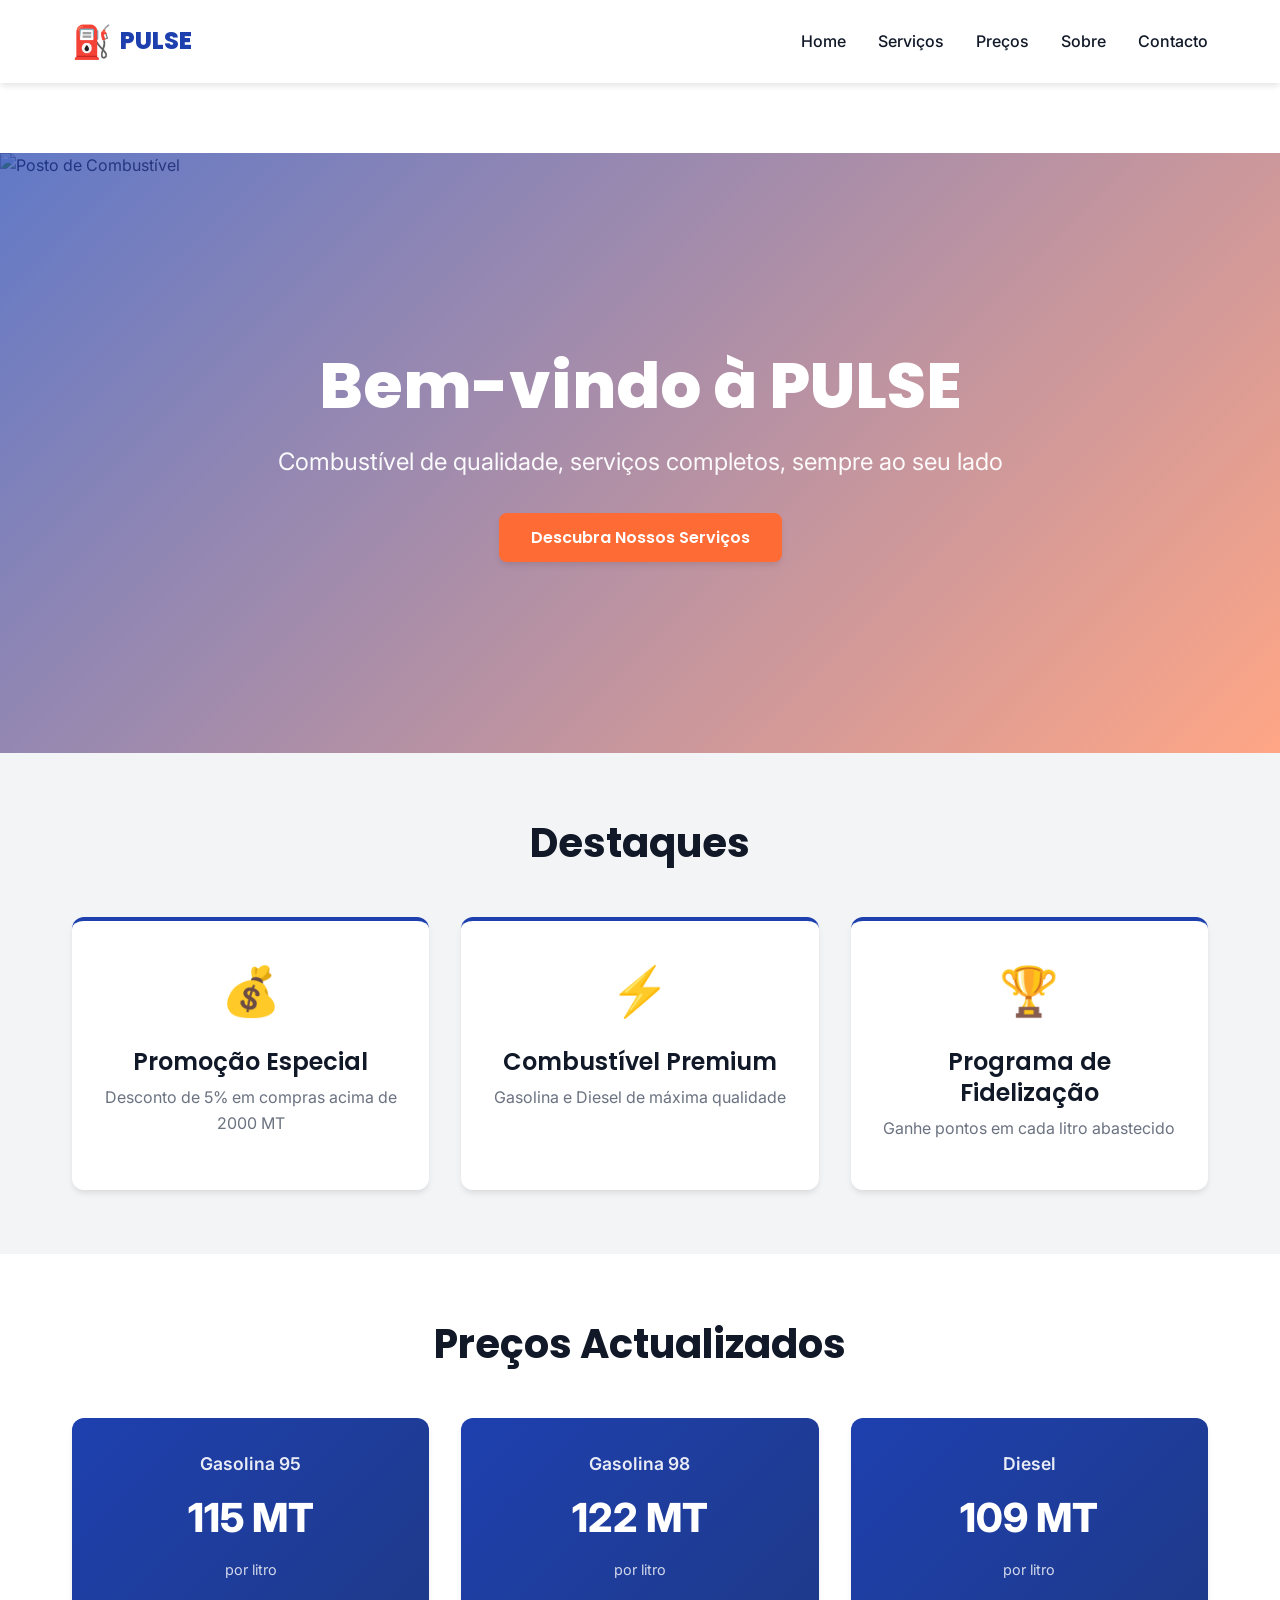
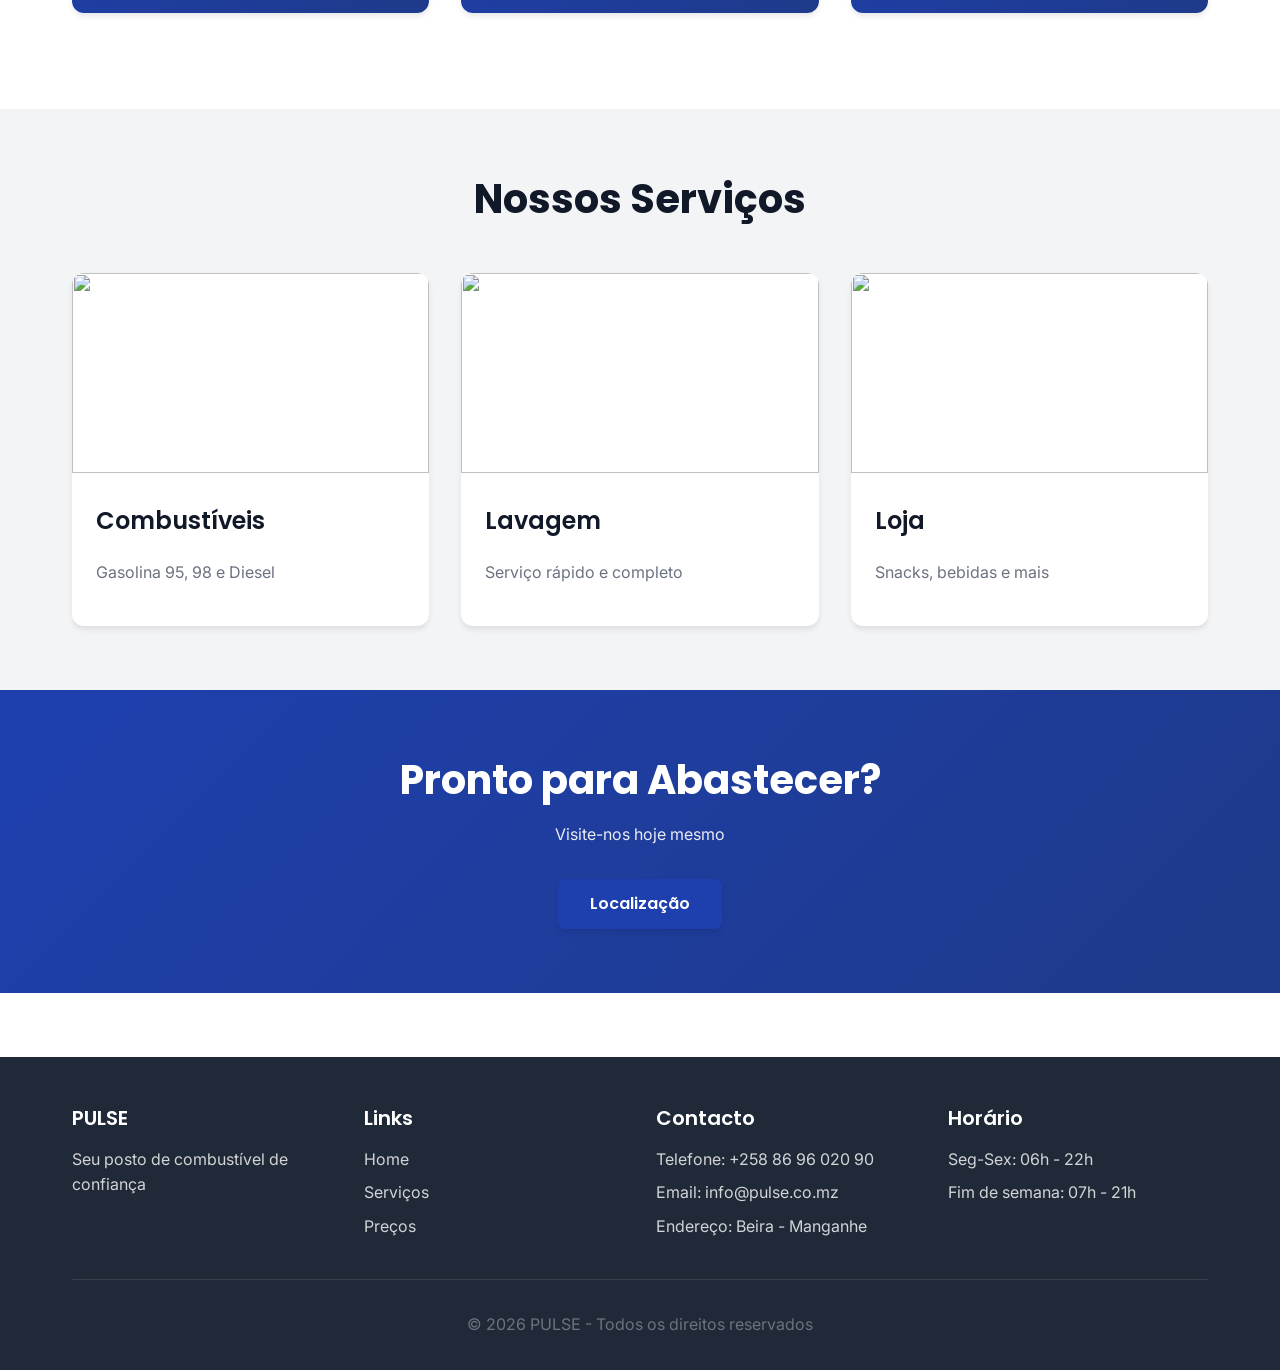
==== commit d30a7b49: "atualizar tudo" ====
--- a/index.html
+++ b/index.html
@@ -148,9 +148,9 @@
 
                 <div class="footer-section">
                     <h4>Contacto</h4>
-                    <p>Telefone: +258 84 000 0000</p>
+                    <p>Telefone: +258 86 96 020 90</p>
                     <p>Email: info@pulse.co.mz</p>
-                    <p>Endereço: Maputo - Manganhe</p>
+                    <p>Endereço: Beira - Manganhe</p>
                 </div>
 
                 <div class="footer-section">
